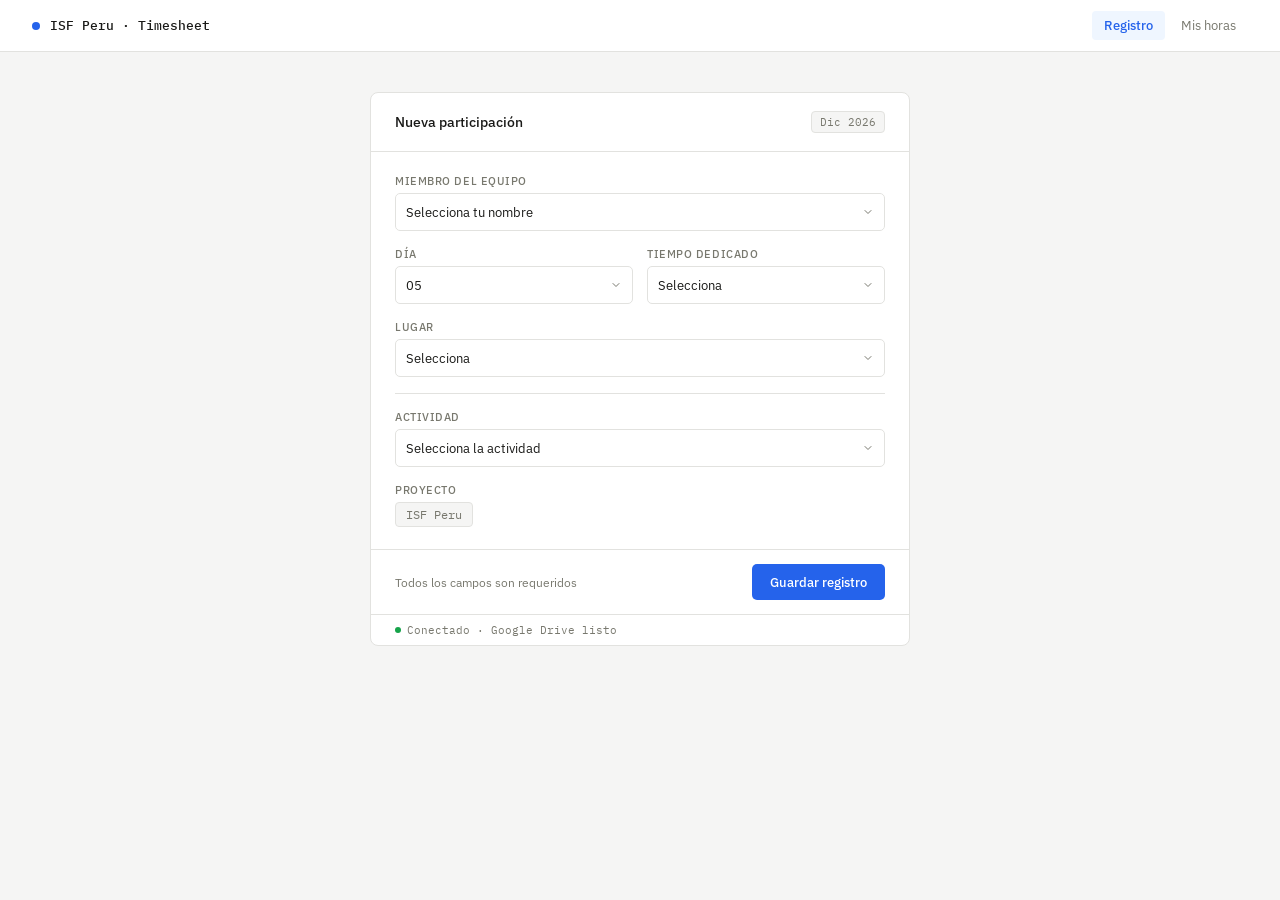
==== index.html @ d59218d5 "inicio prueba" ====
<!DOCTYPE html>
<html lang="es">
<head>
<meta charset="UTF-8">
<meta name="viewport" content="width=device-width, initial-scale=1.0">
<title>ISF Peru — Registro de Participación</title>
<link href="https://fonts.googleapis.com/css2?family=IBM+Plex+Mono:wght@400;500&family=IBM+Plex+Sans:wght@300;400;500&display=swap" rel="stylesheet">
<style>
  *, *::before, *::after { box-sizing: border-box; margin: 0; padding: 0; }

  :root {
    --bg: #f5f5f4;
    --surface: #ffffff;
    --border: #e2e2df;
    --border-focus: #a8a8a3;
    --text: #1a1a18;
    --text-muted: #78786e;
    --accent: #2563eb;
    --accent-light: #eff6ff;
    --success: #16a34a;
    --mono: 'IBM Plex Mono', monospace;
    --sans: 'IBM Plex Sans', sans-serif;
  }

  body {
    font-family: var(--sans);
    background: var(--bg);
    color: var(--text);
    min-height: 100vh;
    display: flex;
    flex-direction: column;
  }

  header {
    background: var(--surface);
    border-bottom: 1px solid var(--border);
    padding: 0 32px;
    height: 52px;
    display: flex;
    align-items: center;
    justify-content: space-between;
  }

  .logo {
    display: flex;
    align-items: center;
    gap: 10px;
    font-family: var(--mono);
    font-size: 13px;
    font-weight: 500;
    color: var(--text);
    text-decoration: none;
  }

  .logo-dot { width: 8px; height: 8px; background: var(--accent); border-radius: 50%; }

  nav { display: flex; gap: 4px; }

  nav a {
    font-size: 13px;
    color: var(--text-muted);
    text-decoration: none;
    padding: 6px 12px;
    border-radius: 4px;
    transition: background 0.15s, color 0.15s;
  }

  nav a:hover { background: var(--bg); color: var(--text); }
  nav a.active { background: var(--accent-light); color: var(--accent); font-weight: 500; }

  main {
    flex: 1;
    display: flex;
    align-items: flex-start;
    justify-content: center;
    padding: 40px 24px;
  }

  .card {
    background: var(--surface);
    border: 1px solid var(--border);
    border-radius: 8px;
    width: 100%;
    max-width: 540px;
    overflow: hidden;
  }

  .card-header {
    padding: 18px 24px;
    border-bottom: 1px solid var(--border);
    display: flex;
    align-items: center;
    justify-content: space-between;
  }

  .card-title { font-size: 14px; font-weight: 500; }

  .badge {
    font-family: var(--mono);
    font-size: 11px;
    background: var(--bg);
    border: 1px solid var(--border);
    color: var(--text-muted);
    padding: 3px 8px;
    border-radius: 4px;
  }

  form { padding: 22px 24px; display: flex; flex-direction: column; gap: 16px; }

  .field { display: flex; flex-direction: column; gap: 5px; }

  .field-row { display: grid; grid-template-columns: 1fr 1fr; gap: 14px; }

  label {
    font-size: 11px;
    font-weight: 500;
    color: var(--text-muted);
    letter-spacing: 0.05em;
    text-transform: uppercase;
  }

  select {
    width: 100%;
    height: 38px;
    padding: 0 32px 0 10px;
    font-family: var(--sans);
    font-size: 13px;
    color: var(--text);
    background: var(--surface);
    border: 1px solid var(--border);
    border-radius: 5px;
    appearance: none;
    -webkit-appearance: none;
    background-image: url("data:image/svg+xml,%3Csvg xmlns='http://www.w3.org/2000/svg' width='12' height='12' viewBox='0 0 24 24' fill='none' stroke='%2378786e' stroke-width='2' stroke-linecap='round' stroke-linejoin='round'%3E%3Cpolyline points='6 9 12 15 18 9'%3E%3C/polyline%3E%3C/svg%3E");
    background-repeat: no-repeat;
    background-position: right 10px center;
    cursor: pointer;
    outline: none;
    transition: border-color 0.15s, box-shadow 0.15s;
  }

  select:focus { border-color: var(--accent); box-shadow: 0 0 0 3px rgba(37,99,235,0.08); }

  hr { border: none; border-top: 1px solid var(--border); }

  .fixed-row {
    display: flex;
    align-items: center;
    gap: 8px;
  }

  .fixed-chip {
    font-family: var(--mono);
    font-size: 12px;
    background: var(--bg);
    border: 1px solid var(--border);
    color: var(--text-muted);
    padding: 4px 10px;
    border-radius: 4px;
  }

  .card-footer {
    padding: 14px 24px;
    border-top: 1px solid var(--border);
    display: flex;
    align-items: center;
    justify-content: space-between;
  }

  .hint { font-size: 12px; color: var(--text-muted); }

  button[type="submit"] {
    height: 36px;
    padding: 0 18px;
    font-family: var(--sans);
    font-size: 13px;
    font-weight: 500;
    color: #fff;
    background: var(--accent);
    border: none;
    border-radius: 5px;
    cursor: pointer;
    transition: opacity 0.15s;
  }

  button[type="submit"]:hover { opacity: 0.88; }
  button[type="submit"]:disabled { opacity: 0.5; cursor: not-allowed; }

  .status-bar {
    font-family: var(--mono);
    font-size: 11px;
    color: var(--text-muted);
    padding: 8px 24px;
    border-top: 1px solid var(--border);
    display: flex;
    align-items: center;
    gap: 6px;
  }

  .status-dot { width: 6px; height: 6px; border-radius: 50%; background: var(--success); }
  .status-dot.loading { background: #f59e0b; animation: pulse 1s infinite; }

  @keyframes pulse { 0%,100%{opacity:1} 50%{opacity:0.4} }

  #toast {
    position: fixed;
    bottom: 24px; right: 24px;
    font-size: 13px;
    padding: 10px 16px;
    border-radius: 6px;
    color: #fff;
    background: var(--text);
    opacity: 0;
    transform: translateY(8px);
    transition: opacity 0.2s, transform 0.2s;
    pointer-events: none;
    z-index: 999;
  }

  #toast.show { opacity: 1; transform: translateY(0); }
  #toast.success { background: var(--success); }
  #toast.error { background: #dc2626; }
</style>
</head>
<body>

<header>
  <a class="logo" href="#">
    <span class="logo-dot"></span>
    ISF Peru · Timesheet
  </a>
  <nav>
    <a href="index.html" class="active">Registro</a>
    <a href="dashboard.html">Mis horas</a>
  </nav>
</header>

<main>
  <div class="card">

    <div class="card-header">
      <span class="card-title">Nueva participación</span>
      <span class="badge" id="date-badge">—</span>
    </div>

    <form id="form-registro" novalidate>

      <div class="field">
        <label for="nombre">Miembro del equipo</label>
        <select id="nombre" name="nombre" required>
          <option value="">Selecciona tu nombre</option>
        </select>
      </div>

      <div class="field-row">
        <div class="field">
          <label for="dia">Día</label>
          <select id="dia" name="dia" required>
            <option value="">Día</option>
          </select>
        </div>
        <div class="field">
          <label for="days_worked">Tiempo dedicado</label>
          <select id="days_worked" name="days_worked" required>
            <option value="">Selecciona</option>
            <option value="0.5">0.5 — Medio día</option>
            <option value="1">1 — Día completo</option>
          </select>
        </div>
      </div>

      <div class="field">
        <label for="lugar">Lugar</label>
        <select id="lugar" name="lugar" required>
          <option value="">Selecciona</option>
          <option value="Remote">Remote — Virtual</option>
          <option value="Field">Field — Presencial</option>
        </select>
      </div>

      <hr>

      <div class="field">
        <label for="actividad">Actividad</label>
        <select id="actividad" name="actividad" required>
          <option value="">Selecciona la actividad</option>
        </select>
      </div>

      <div class="field">
        <label>Proyecto</label>
        <div class="fixed-row">
          <span class="fixed-chip">ISF Peru</span>
        </div>
        <input type="hidden" name="proyecto" value="ISF Peru">
      </div>

    </form>

    <div class="card-footer">
      <span class="hint">Todos los campos son requeridos</span>
      <button type="submit" form="form-registro" id="btn-submit">Guardar registro</button>
    </div>

    <div class="status-bar">
      <span class="status-dot" id="status-dot"></span>
      <span id="status-text">Conectado · Google Drive listo</span>
    </div>

  </div>
</main>

<div id="toast"></div>

<script>
  // ── CONFIG — reemplazar con URLs reales de n8n ──
  const N8N_SUBMIT   = 'https://TU_N8N.com/webhook/timesheet-registro';
  const N8N_REFDATA  = 'https://TU_N8N.com/webhook/timesheet-refdata';

  // ── FECHA ──
  const now = new Date();
  const MESES = ['Ene','Feb','Mar','Abr','May','Jun','Jul','Ago','Sep','Oct','Nov','Dic'];
  document.getElementById('date-badge').textContent = `${MESES[now.getMonth()]} ${now.getFullYear()}`;

  // Días del mes
  const totalDias = new Date(now.getFullYear(), now.getMonth()+1, 0).getDate();
  const selDia = document.getElementById('dia');
  for (let d = 1; d <= totalDias; d++) {
    const o = new Option(d < 10 ? `0${d}` : `${d}`, d);
    if (d === now.getDate()) o.selected = true;
    selDia.add(o);
  }

  // ── CARGAR REFERENCE DATA ──
  async function cargarDatos() {
    setStatus('loading', 'Cargando datos...');
    try {
      // Fetch real a n8n (descomentar cuando el webhook esté listo):
      // const res = await fetch(N8N_REFDATA);
      // const { miembros, actividades } = await res.json();

      // MOCK con datos reales del Excel
      const miembros = [
        '1 Romulo Campos Quispe','2 Rodrigo Gonzales Muñoz',
        '3 Lourdes del Carpio Gómez de la Torre','4 Sophia Salcedo Candela',
        '5 Carmen Cáceres Holguin','6 Nasson Perez Rojas',
        '7 Maria Angela Cusi','8 José Pedro Couto de Sousa',
        '9 Hilary Alliccaco Flores','10 Jarumy Dávila Vienrich',
        '11 Juan Carlos Hidalgo Bardales',
      ];

      const actividades = [
        'ISF Peru - 1.1: Identify the Needs of the End Beneficiary',
        'ISF Peru - 1.1: Needs specifications & base data collection',
        'ISF Peru - 1.11: Visit farmer collectives / distribution model validation',
        'ISF Peru - 1.2: Engage private stakeholders (Reinsurers, aggregators, cooperatives traders)',
        'ISF Peru - 1.3: Engage public stakeholders (Ministry of agriculture, National Coffee board)',
        'ISF Peru - 1.4: Define the distribution process (Underwriting and payouts)',
        'ISF Peru - 1.5: Define and develop premium payment collection mechanism',
        'ISF Peru - 1.6: Define the different distribution channels of the communication campaigns',
        'ISF Peru - 1.7: Run trainning workshops to stakeholders',
        'ISF Peru - 1.8: Catalog aggregation/distribution options',
        'ISF Peru - 1.9: Define distribution partners roles & responsibilities',
        'ISF Peru - 2.1: Geo-locate farmers',
        'ISF Peru - 2.1: Travel costs',
        'ISF Peru - 2.2: Establish phenological calendar and growth phase vulnerabilities',
        'ISF Peru - 2.3: Index prototyping & custom-centric risk solution design',
        'ISF Peru - 2.4: Define design parameters and principles based on farmer needs',
        'ISF Peru - 2.5: New Perils feasibility - Analize temperature as a peril',
        'ISF Peru - 2.6: Iteratively design solution',
        'ISF Peru - 2.7: Iteratively price solution',
        'ISF Peru - 2.8: Adjust the model to ensure it is acceptable in terms of costs',
        'ISF Peru - 2.9: Third Party basis risk assessment',
        'ISF Peru - 3.1: Design trainning workshop for Norandino, Agrobanco and other aggregators',
        'ISF Peru - 3.2: Run trainning workshop - Café Seguro for farmers',
        'ISF Peru - 3.3: Run trainning workshop - Café Seguro for banks and MFIs',
        'ISF Peru - 3.4: Share pipeline and goals/objectives per aggregator/region',
        'ISF Peru - 3.5: Participate in events related to insurance, finance and coffee',
        'ISF Peru - 3.6: Marketing material: Radio, video, brochures, whatsapp campaigns',
        'ISF Peru - 3.8: Assessment of social vulnerability dimension',
        'ISF Peru - 4.1: Develop and implement articulation Blue Marble and La Positiva',
        'ISF Peru - 4.2: Adapt data collection app to La Positiva and Norandino requirements',
        'ISF Peru - 4.3: Adapt CRM for MIDAGRI and other clients',
        'ISF Peru - 4.4: Trainning and technological support for stakeholders',
        'ISF Peru - 5.1: Draft technical documentation',
        'ISF Peru - 5.2: Generate grid or farmer-level termsheets',
        'ISF Peru - 5.3: Secure government subsidies',
        'ISF Peru - 5.4: Issue policies',
        'ISF Peru - 5.5: Ensure reinsurance contracts',
        'ISF Peru - 5.6: Legal and compliance advisory',
        'ISF Peru - 6.1: Basis risk mitigation (quantitative analysis)',
        'ISF Peru - 6.2: Payouts distribution and Communication strategy for farmers',
        'ISF Peru - 6.3: Guarantee Timely distribution of payouts',
        'ISF Peru - 6.4: Basis risk mitigation (qualitative analysis) - Focus groups',
        'ISF Peru - 6.5: Premium reconciliation in systems',
        'ISF Peru - 7.1: Quarterly, annual and final reporting to ISF / FS',
        'ISF Peru - 7.2: Financial auditing and monitoring of the project',
        'ISF Peru - 8.1: Premium ISF Support',
        'ISF Peru - 8.2: Premium Subsidy requested',
        'ISF Peru - 8.3: Farmer premium Data base Conciliation',
        'ISF Peru - 9.1: Design and Deliver Climate Resilience and Knowledge Transfer Strategy',
        'ISF Peru - 9.2: Implement Café Seguro through Multi-Stakeholder Field Deployment',
      ];

      miembros.forEach(m => document.getElementById('nombre').add(new Option(m, m)));
      actividades.forEach(a => document.getElementById('actividad').add(new Option(a, a)));
      setStatus('ok', 'Conectado · Google Drive listo');

    } catch(e) {
      setStatus('loading', 'Error al cargar datos');
    }
  }

  // ── SUBMIT ──
  document.getElementById('form-registro').addEventListener('submit', async e => {
    e.preventDefault();
    const btn = document.getElementById('btn-submit');
    const ids = ['nombre','dia','days_worked','lugar','actividad'];
    const data = {};
    let ok = true;

    ids.forEach(id => {
      const el = document.getElementById(id);
      data[id] = el.value;
      el.style.borderColor = el.value ? '' : '#ef4444';
      if (!el.value) ok = false;
    });

    if (!ok) { toast('Completa todos los campos', 'error'); return; }

    data.proyecto = 'ISF Peru';
    data.mes = MESES[now.getMonth()];
    data.anio = now.getFullYear();

    btn.disabled = true;
    btn.textContent = 'Guardando...';
    setStatus('loading', 'Enviando a n8n...');

    try {
      // Fetch real (descomentar cuando n8n esté listo):
      // const r = await fetch(N8N_SUBMIT, { method:'POST', headers:{'Content-Type':'application/json'}, body: JSON.stringify(data) });
      // if (!r.ok) throw new Error();

      await new Promise(r => setTimeout(r, 1000)); // mock
      toast('Registro guardado correctamente', 'success');
      e.target.reset();
      selDia.value = now.getDate();
      setStatus('ok', 'Conectado · Google Drive listo');
    } catch {
      toast('Error al guardar. Intenta de nuevo.', 'error');
      setStatus('ok', 'Conectado · Google Drive listo');
    }

    btn.disabled = false;
    btn.textContent = 'Guardar registro';
  });

  document.querySelectorAll('select').forEach(s =>
    s.addEventListener('change', () => s.style.borderColor = '')
  );

  function toast(msg, type='') {
    const t = document.getElementById('toast');
    t.textContent = msg;
    t.className = type ? `show ${type}` : 'show';
    setTimeout(() => t.className = '', 3200);
  }

  function setStatus(state, text) {
    document.getElementById('status-dot').className = state === 'loading' ? 'status-dot loading' : 'status-dot';
    document.getElementById('status-text').textContent = text;
  }

  cargarDatos();
</script>
</body>
</html>
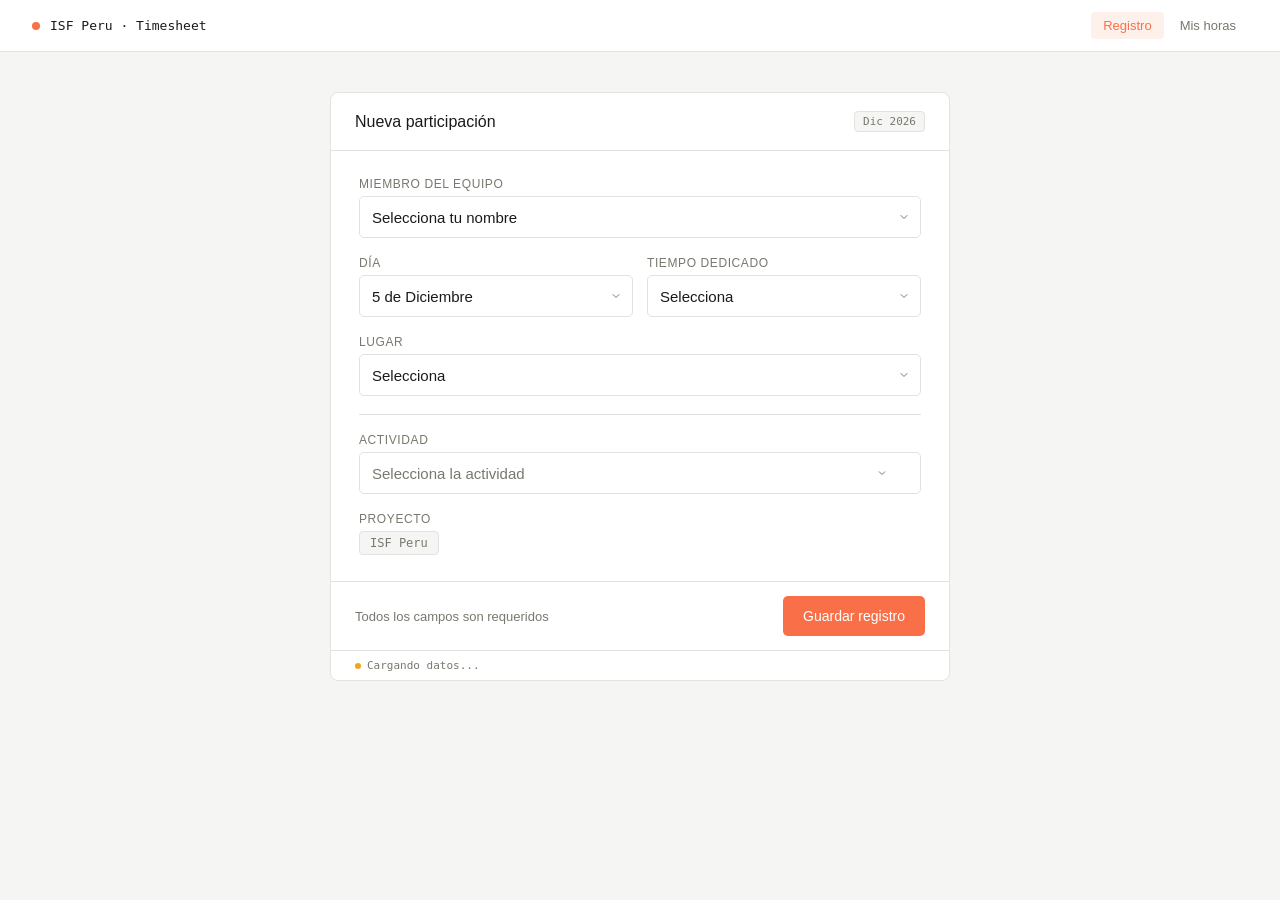
==== commit b4abc64e: "test 001" ====
--- a/index.html
+++ b/index.html
@@ -1,477 +1,11 @@
 <!DOCTYPE html>
 <html lang="es">
 <head>
-<meta charset="UTF-8">
-<meta name="viewport" content="width=device-width, initial-scale=1.0">
-<title>ISF Peru — Registro de Participación</title>
-<link href="https://fonts.googleapis.com/css2?family=IBM+Plex+Mono:wght@400;500&family=IBM+Plex+Sans:wght@300;400;500&display=swap" rel="stylesheet">
-<style>
-  *, *::before, *::after { box-sizing: border-box; margin: 0; padding: 0; }
-
-  :root {
-    --bg: #f5f5f4;
-    --surface: #ffffff;
-    --border: #e2e2df;
-    --border-focus: #a8a8a3;
-    --text: #1a1a18;
-    --text-muted: #78786e;
-    --accent: #2563eb;
-    --accent-light: #eff6ff;
-    --success: #16a34a;
-    --mono: 'IBM Plex Mono', monospace;
-    --sans: 'IBM Plex Sans', sans-serif;
-  }
-
-  body {
-    font-family: var(--sans);
-    background: var(--bg);
-    color: var(--text);
-    min-height: 100vh;
-    display: flex;
-    flex-direction: column;
-  }
-
-  header {
-    background: var(--surface);
-    border-bottom: 1px solid var(--border);
-    padding: 0 32px;
-    height: 52px;
-    display: flex;
-    align-items: center;
-    justify-content: space-between;
-  }
-
-  .logo {
-    display: flex;
-    align-items: center;
-    gap: 10px;
-    font-family: var(--mono);
-    font-size: 13px;
-    font-weight: 500;
-    color: var(--text);
-    text-decoration: none;
-  }
-
-  .logo-dot { width: 8px; height: 8px; background: var(--accent); border-radius: 50%; }
-
-  nav { display: flex; gap: 4px; }
-
-  nav a {
-    font-size: 13px;
-    color: var(--text-muted);
-    text-decoration: none;
-    padding: 6px 12px;
-    border-radius: 4px;
-    transition: background 0.15s, color 0.15s;
-  }
-
-  nav a:hover { background: var(--bg); color: var(--text); }
-  nav a.active { background: var(--accent-light); color: var(--accent); font-weight: 500; }
-
-  main {
-    flex: 1;
-    display: flex;
-    align-items: flex-start;
-    justify-content: center;
-    padding: 40px 24px;
-  }
-
-  .card {
-    background: var(--surface);
-    border: 1px solid var(--border);
-    border-radius: 8px;
-    width: 100%;
-    max-width: 540px;
-    overflow: hidden;
-  }
-
-  .card-header {
-    padding: 18px 24px;
-    border-bottom: 1px solid var(--border);
-    display: flex;
-    align-items: center;
-    justify-content: space-between;
-  }
-
-  .card-title { font-size: 14px; font-weight: 500; }
-
-  .badge {
-    font-family: var(--mono);
-    font-size: 11px;
-    background: var(--bg);
-    border: 1px solid var(--border);
-    color: var(--text-muted);
-    padding: 3px 8px;
-    border-radius: 4px;
-  }
-
-  form { padding: 22px 24px; display: flex; flex-direction: column; gap: 16px; }
-
-  .field { display: flex; flex-direction: column; gap: 5px; }
-
-  .field-row { display: grid; grid-template-columns: 1fr 1fr; gap: 14px; }
-
-  label {
-    font-size: 11px;
-    font-weight: 500;
-    color: var(--text-muted);
-    letter-spacing: 0.05em;
-    text-transform: uppercase;
-  }
-
-  select {
-    width: 100%;
-    height: 38px;
-    padding: 0 32px 0 10px;
-    font-family: var(--sans);
-    font-size: 13px;
-    color: var(--text);
-    background: var(--surface);
-    border: 1px solid var(--border);
-    border-radius: 5px;
-    appearance: none;
-    -webkit-appearance: none;
-    background-image: url("data:image/svg+xml,%3Csvg xmlns='http://www.w3.org/2000/svg' width='12' height='12' viewBox='0 0 24 24' fill='none' stroke='%2378786e' stroke-width='2' stroke-linecap='round' stroke-linejoin='round'%3E%3Cpolyline points='6 9 12 15 18 9'%3E%3C/polyline%3E%3C/svg%3E");
-    background-repeat: no-repeat;
-    background-position: right 10px center;
-    cursor: pointer;
-    outline: none;
-    transition: border-color 0.15s, box-shadow 0.15s;
-  }
-
-  select:focus { border-color: var(--accent); box-shadow: 0 0 0 3px rgba(37,99,235,0.08); }
-
-  hr { border: none; border-top: 1px solid var(--border); }
-
-  .fixed-row {
-    display: flex;
-    align-items: center;
-    gap: 8px;
-  }
-
-  .fixed-chip {
-    font-family: var(--mono);
-    font-size: 12px;
-    background: var(--bg);
-    border: 1px solid var(--border);
-    color: var(--text-muted);
-    padding: 4px 10px;
-    border-radius: 4px;
-  }
-
-  .card-footer {
-    padding: 14px 24px;
-    border-top: 1px solid var(--border);
-    display: flex;
-    align-items: center;
-    justify-content: space-between;
-  }
-
-  .hint { font-size: 12px; color: var(--text-muted); }
-
-  button[type="submit"] {
-    height: 36px;
-    padding: 0 18px;
-    font-family: var(--sans);
-    font-size: 13px;
-    font-weight: 500;
-    color: #fff;
-    background: var(--accent);
-    border: none;
-    border-radius: 5px;
-    cursor: pointer;
-    transition: opacity 0.15s;
-  }
-
-  button[type="submit"]:hover { opacity: 0.88; }
-  button[type="submit"]:disabled { opacity: 0.5; cursor: not-allowed; }
-
-  .status-bar {
-    font-family: var(--mono);
-    font-size: 11px;
-    color: var(--text-muted);
-    padding: 8px 24px;
-    border-top: 1px solid var(--border);
-    display: flex;
-    align-items: center;
-    gap: 6px;
-  }
-
-  .status-dot { width: 6px; height: 6px; border-radius: 50%; background: var(--success); }
-  .status-dot.loading { background: #f59e0b; animation: pulse 1s infinite; }
-
-  @keyframes pulse { 0%,100%{opacity:1} 50%{opacity:0.4} }
-
-  #toast {
-    position: fixed;
-    bottom: 24px; right: 24px;
-    font-size: 13px;
-    padding: 10px 16px;
-    border-radius: 6px;
-    color: #fff;
-    background: var(--text);
-    opacity: 0;
-    transform: translateY(8px);
-    transition: opacity 0.2s, transform 0.2s;
-    pointer-events: none;
-    z-index: 999;
-  }
-
-  #toast.show { opacity: 1; transform: translateY(0); }
-  #toast.success { background: var(--success); }
-  #toast.error { background: #dc2626; }
-</style>
+  <meta charset="UTF-8">
+  <meta http-equiv="refresh" content="0; url=frontend/index.html">
+  <title>ISF Peru — Timesheet</title>
 </head>
 <body>
-
-<header>
-  <a class="logo" href="#">
-    <span class="logo-dot"></span>
-    ISF Peru · Timesheet
-  </a>
-  <nav>
-    <a href="index.html" class="active">Registro</a>
-    <a href="dashboard.html">Mis horas</a>
-  </nav>
-</header>
-
-<main>
-  <div class="card">
-
-    <div class="card-header">
-      <span class="card-title">Nueva participación</span>
-      <span class="badge" id="date-badge">—</span>
-    </div>
-
-    <form id="form-registro" novalidate>
-
-      <div class="field">
-        <label for="nombre">Miembro del equipo</label>
-        <select id="nombre" name="nombre" required>
-          <option value="">Selecciona tu nombre</option>
-        </select>
-      </div>
-
-      <div class="field-row">
-        <div class="field">
-          <label for="dia">Día</label>
-          <select id="dia" name="dia" required>
-            <option value="">Día</option>
-          </select>
-        </div>
-        <div class="field">
-          <label for="days_worked">Tiempo dedicado</label>
-          <select id="days_worked" name="days_worked" required>
-            <option value="">Selecciona</option>
-            <option value="0.5">0.5 — Medio día</option>
-            <option value="1">1 — Día completo</option>
-          </select>
-        </div>
-      </div>
-
-      <div class="field">
-        <label for="lugar">Lugar</label>
-        <select id="lugar" name="lugar" required>
-          <option value="">Selecciona</option>
-          <option value="Remote">Remote — Virtual</option>
-          <option value="Field">Field — Presencial</option>
-        </select>
-      </div>
-
-      <hr>
-
-      <div class="field">
-        <label for="actividad">Actividad</label>
-        <select id="actividad" name="actividad" required>
-          <option value="">Selecciona la actividad</option>
-        </select>
-      </div>
-
-      <div class="field">
-        <label>Proyecto</label>
-        <div class="fixed-row">
-          <span class="fixed-chip">ISF Peru</span>
-        </div>
-        <input type="hidden" name="proyecto" value="ISF Peru">
-      </div>
-
-    </form>
-
-    <div class="card-footer">
-      <span class="hint">Todos los campos son requeridos</span>
-      <button type="submit" form="form-registro" id="btn-submit">Guardar registro</button>
-    </div>
-
-    <div class="status-bar">
-      <span class="status-dot" id="status-dot"></span>
-      <span id="status-text">Conectado · Google Drive listo</span>
-    </div>
-
-  </div>
-</main>
-
-<div id="toast"></div>
-
-<script>
-  // ── CONFIG — reemplazar con URLs reales de n8n ──
-  const N8N_SUBMIT   = 'https://TU_N8N.com/webhook/timesheet-registro';
-  const N8N_REFDATA  = 'https://TU_N8N.com/webhook/timesheet-refdata';
-
-  // ── FECHA ──
-  const now = new Date();
-  const MESES = ['Ene','Feb','Mar','Abr','May','Jun','Jul','Ago','Sep','Oct','Nov','Dic'];
-  document.getElementById('date-badge').textContent = `${MESES[now.getMonth()]} ${now.getFullYear()}`;
-
-  // Días del mes
-  const totalDias = new Date(now.getFullYear(), now.getMonth()+1, 0).getDate();
-  const selDia = document.getElementById('dia');
-  for (let d = 1; d <= totalDias; d++) {
-    const o = new Option(d < 10 ? `0${d}` : `${d}`, d);
-    if (d === now.getDate()) o.selected = true;
-    selDia.add(o);
-  }
-
-  // ── CARGAR REFERENCE DATA ──
-  async function cargarDatos() {
-    setStatus('loading', 'Cargando datos...');
-    try {
-      // Fetch real a n8n (descomentar cuando el webhook esté listo):
-      // const res = await fetch(N8N_REFDATA);
-      // const { miembros, actividades } = await res.json();
-
-      // MOCK con datos reales del Excel
-      const miembros = [
-        '1 Romulo Campos Quispe','2 Rodrigo Gonzales Muñoz',
-        '3 Lourdes del Carpio Gómez de la Torre','4 Sophia Salcedo Candela',
-        '5 Carmen Cáceres Holguin','6 Nasson Perez Rojas',
-        '7 Maria Angela Cusi','8 José Pedro Couto de Sousa',
-        '9 Hilary Alliccaco Flores','10 Jarumy Dávila Vienrich',
-        '11 Juan Carlos Hidalgo Bardales',
-      ];
-
-      const actividades = [
-        'ISF Peru - 1.1: Identify the Needs of the End Beneficiary',
-        'ISF Peru - 1.1: Needs specifications & base data collection',
-        'ISF Peru - 1.11: Visit farmer collectives / distribution model validation',
-        'ISF Peru - 1.2: Engage private stakeholders (Reinsurers, aggregators, cooperatives traders)',
-        'ISF Peru - 1.3: Engage public stakeholders (Ministry of agriculture, National Coffee board)',
-        'ISF Peru - 1.4: Define the distribution process (Underwriting and payouts)',
-        'ISF Peru - 1.5: Define and develop premium payment collection mechanism',
-        'ISF Peru - 1.6: Define the different distribution channels of the communication campaigns',
-        'ISF Peru - 1.7: Run trainning workshops to stakeholders',
-        'ISF Peru - 1.8: Catalog aggregation/distribution options',
-        'ISF Peru - 1.9: Define distribution partners roles & responsibilities',
-        'ISF Peru - 2.1: Geo-locate farmers',
-        'ISF Peru - 2.1: Travel costs',
-        'ISF Peru - 2.2: Establish phenological calendar and growth phase vulnerabilities',
-        'ISF Peru - 2.3: Index prototyping & custom-centric risk solution design',
-        'ISF Peru - 2.4: Define design parameters and principles based on farmer needs',
-        'ISF Peru - 2.5: New Perils feasibility - Analize temperature as a peril',
-        'ISF Peru - 2.6: Iteratively design solution',
-        'ISF Peru - 2.7: Iteratively price solution',
-        'ISF Peru - 2.8: Adjust the model to ensure it is acceptable in terms of costs',
-        'ISF Peru - 2.9: Third Party basis risk assessment',
-        'ISF Peru - 3.1: Design trainning workshop for Norandino, Agrobanco and other aggregators',
-        'ISF Peru - 3.2: Run trainning workshop - Café Seguro for farmers',
-        'ISF Peru - 3.3: Run trainning workshop - Café Seguro for banks and MFIs',
-        'ISF Peru - 3.4: Share pipeline and goals/objectives per aggregator/region',
-        'ISF Peru - 3.5: Participate in events related to insurance, finance and coffee',
-        'ISF Peru - 3.6: Marketing material: Radio, video, brochures, whatsapp campaigns',
-        'ISF Peru - 3.8: Assessment of social vulnerability dimension',
-        'ISF Peru - 4.1: Develop and implement articulation Blue Marble and La Positiva',
-        'ISF Peru - 4.2: Adapt data collection app to La Positiva and Norandino requirements',
-        'ISF Peru - 4.3: Adapt CRM for MIDAGRI and other clients',
-        'ISF Peru - 4.4: Trainning and technological support for stakeholders',
-        'ISF Peru - 5.1: Draft technical documentation',
-        'ISF Peru - 5.2: Generate grid or farmer-level termsheets',
-        'ISF Peru - 5.3: Secure government subsidies',
-        'ISF Peru - 5.4: Issue policies',
-        'ISF Peru - 5.5: Ensure reinsurance contracts',
-        'ISF Peru - 5.6: Legal and compliance advisory',
-        'ISF Peru - 6.1: Basis risk mitigation (quantitative analysis)',
-        'ISF Peru - 6.2: Payouts distribution and Communication strategy for farmers',
-        'ISF Peru - 6.3: Guarantee Timely distribution of payouts',
-        'ISF Peru - 6.4: Basis risk mitigation (qualitative analysis) - Focus groups',
-        'ISF Peru - 6.5: Premium reconciliation in systems',
-        'ISF Peru - 7.1: Quarterly, annual and final reporting to ISF / FS',
-        'ISF Peru - 7.2: Financial auditing and monitoring of the project',
-        'ISF Peru - 8.1: Premium ISF Support',
-        'ISF Peru - 8.2: Premium Subsidy requested',
-        'ISF Peru - 8.3: Farmer premium Data base Conciliation',
-        'ISF Peru - 9.1: Design and Deliver Climate Resilience and Knowledge Transfer Strategy',
-        'ISF Peru - 9.2: Implement Café Seguro through Multi-Stakeholder Field Deployment',
-      ];
-
-      miembros.forEach(m => document.getElementById('nombre').add(new Option(m, m)));
-      actividades.forEach(a => document.getElementById('actividad').add(new Option(a, a)));
-      setStatus('ok', 'Conectado · Google Drive listo');
-
-    } catch(e) {
-      setStatus('loading', 'Error al cargar datos');
-    }
-  }
-
-  // ── SUBMIT ──
-  document.getElementById('form-registro').addEventListener('submit', async e => {
-    e.preventDefault();
-    const btn = document.getElementById('btn-submit');
-    const ids = ['nombre','dia','days_worked','lugar','actividad'];
-    const data = {};
-    let ok = true;
-
-    ids.forEach(id => {
-      const el = document.getElementById(id);
-      data[id] = el.value;
-      el.style.borderColor = el.value ? '' : '#ef4444';
-      if (!el.value) ok = false;
-    });
-
-    if (!ok) { toast('Completa todos los campos', 'error'); return; }
-
-    data.proyecto = 'ISF Peru';
-    data.mes = MESES[now.getMonth()];
-    data.anio = now.getFullYear();
-
-    btn.disabled = true;
-    btn.textContent = 'Guardando...';
-    setStatus('loading', 'Enviando a n8n...');
-
-    try {
-      // Fetch real (descomentar cuando n8n esté listo):
-      // const r = await fetch(N8N_SUBMIT, { method:'POST', headers:{'Content-Type':'application/json'}, body: JSON.stringify(data) });
-      // if (!r.ok) throw new Error();
-
-      await new Promise(r => setTimeout(r, 1000)); // mock
-      toast('Registro guardado correctamente', 'success');
-      e.target.reset();
-      selDia.value = now.getDate();
-      setStatus('ok', 'Conectado · Google Drive listo');
-    } catch {
-      toast('Error al guardar. Intenta de nuevo.', 'error');
-      setStatus('ok', 'Conectado · Google Drive listo');
-    }
-
-    btn.disabled = false;
-    btn.textContent = 'Guardar registro';
-  });
-
-  document.querySelectorAll('select').forEach(s =>
-    s.addEventListener('change', () => s.style.borderColor = '')
-  );
-
-  function toast(msg, type='') {
-    const t = document.getElementById('toast');
-    t.textContent = msg;
-    t.className = type ? `show ${type}` : 'show';
-    setTimeout(() => t.className = '', 3200);
-  }
-
-  function setStatus(state, text) {
-    document.getElementById('status-dot').className = state === 'loading' ? 'status-dot loading' : 'status-dot';
-    document.getElementById('status-text').textContent = text;
-  }
-
-  cargarDatos();
-</script>
+  <p>Redirigiendo a <a href="frontend/index.html">frontend/index.html</a>…</p>
 </body>
-</html>+</html>
